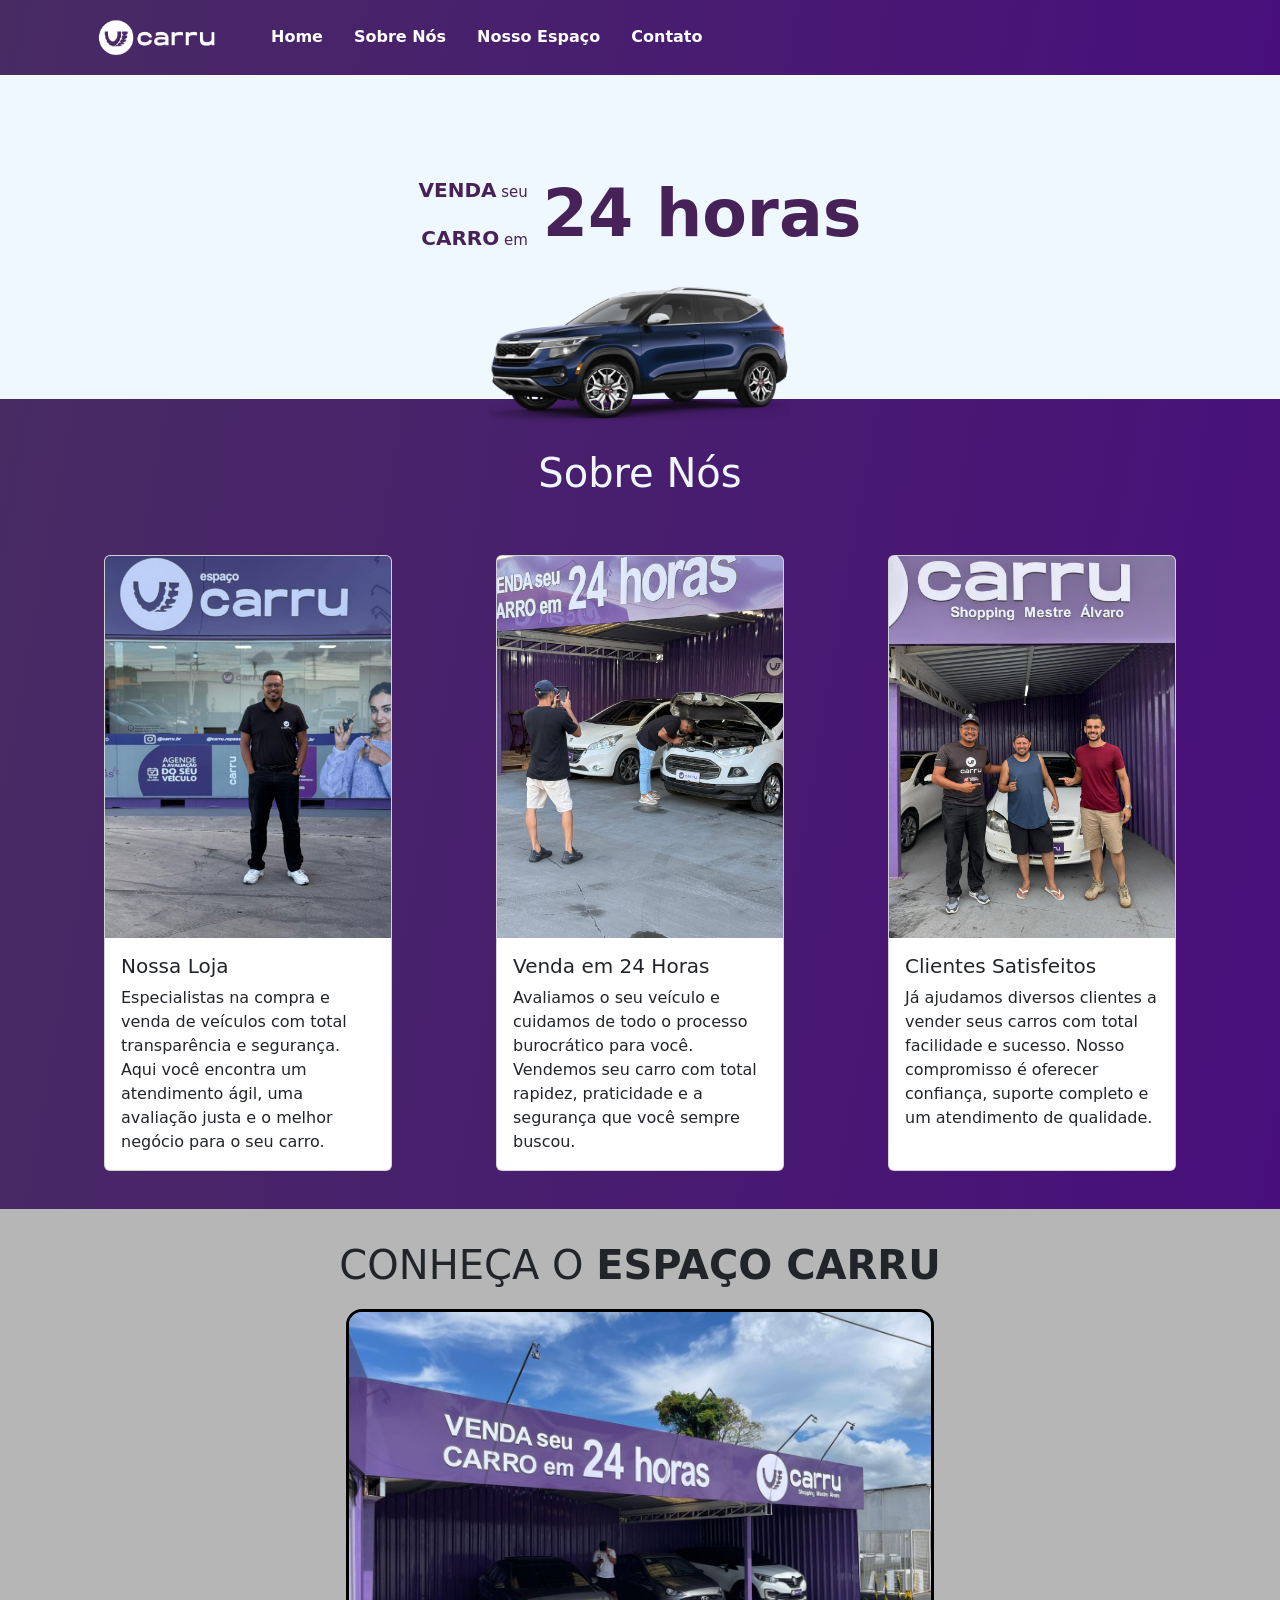
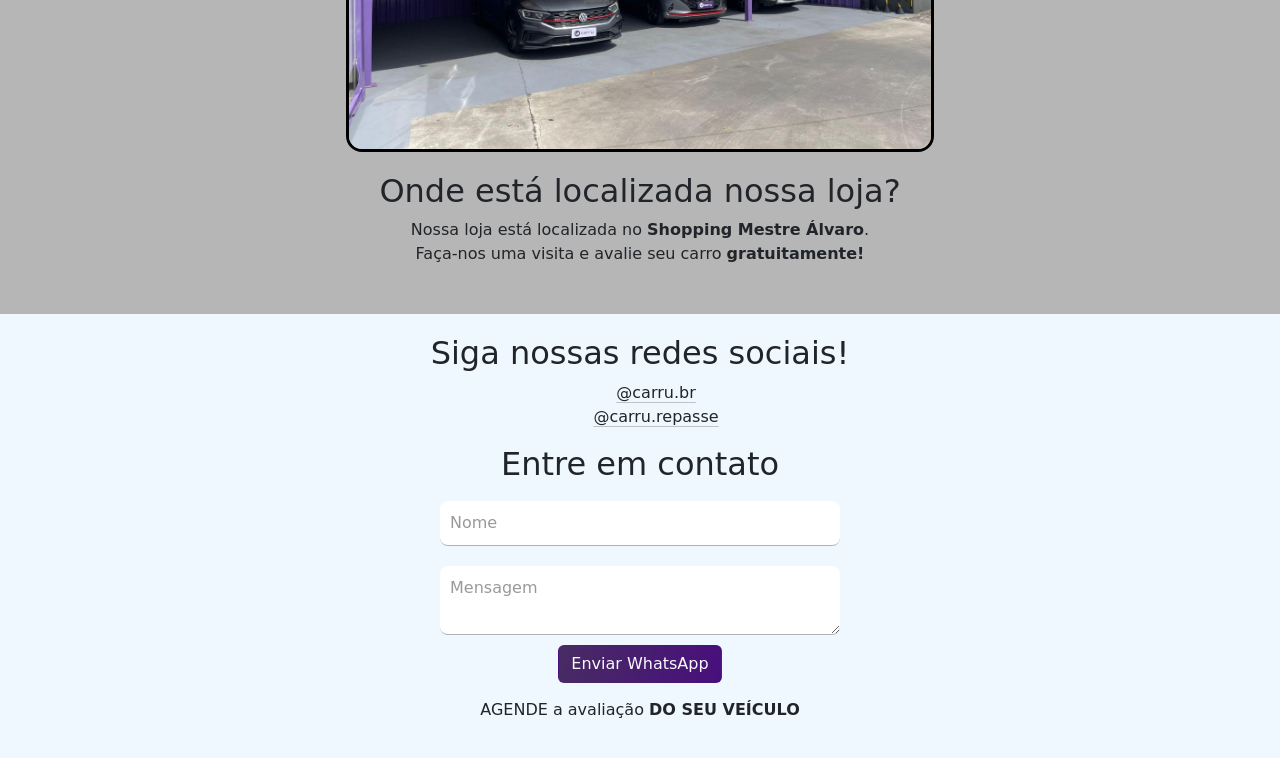
==== index.html @ 0321e1ad "reajustei" ====
<!DOCTYPE html>
<html lang="pt-br">

<head>
    <meta charset="UTF-8">
    <meta name="viewport" content="width=device-width, initial-scale=1.0">
    <link rel="stylesheet" href="style.css">
    <link href="https://cdn.jsdelivr.net/npm/bootstrap@5.3.8/dist/css/bootstrap.min.css" rel="stylesheet"
        integrity="sha384-sRIl4kxILFvY47J16cr9ZwB07vP4J8+LH7qKQnuqkuIAvNWLzeN8tE5YBujZqJLB" crossorigin="anonymous">
    <title>Carru</title>
</head>

<body>
    <nav class="navbar navbar-expand-lg navbar-dark bg-roxo ">
        <div class="container">
            <a class="navbar-brand" href="#"><img
                    src="img/WhatsApp_Image_2026-02-23_at_09.36.07-removebg-preview (1).png" style="width: 150px;"></a>
            <button class="navbar-toggler" type="button" data-bs-toggle="collapse" data-bs-target="#navbarNavAltMarkup"
                aria-controls="navbarNavAltMarkup" aria-expanded="false" aria-label="Toggle navigation">
                <span class="navbar-toggler-icon"></span>
            </button>
            <div class="collapse navbar-collapse" id="navbarNavAltMarkup">
                <div class="navbar-nav">
                    <a class="nav-link active text-white" aria-current="page" href="#home"><strong>Home</strong></a>
                    <a class="nav-link active text-white" href="#sobre_nos"><strong>Sobre Nós</strong></a>
                    <a class="nav-link active text-white" href="#nosso-espaço"><strong>Nosso Espaço</strong></a>
                    <a class="nav-link active text-white" href="#contato"><strong>Contato</strong></a>
                </div>
            </div>
        </div>
    </nav>

    <section id="home">
        <div class="topo">
            <h1 class="titulo-flex">
                <div class="texto-empilhado">
                    <span class="um"><strong>VENDA</strong> seu</span> <br>
                    <span class="dois"><strong>CARRO</strong> em</span>
                </div>
                <span class="nome-maior">24 horas</span>
            </h1>
            <section id="nosso-serviço">
                <div class="container-carro">
                    <img src="img/carro png.png" alt="" class="imagem-carro">
                </div>
        </div>
    </section>

    <section class="bg-roxo " id="sobre_nos">
        <h1>Sobre Nós</h1>
        <div class="d-flex justify-content-evenly">
            <div class="card" style="width: 18rem;">
                <img src="img/foto.jpeg" class="card-img-top" alt="...">
                <div class="card-body">
                    <h5 class="card-title">Nossa Loja</h5>
                    <p class="card-text">Especialistas na compra e venda de veículos com total transparência e segurança. Aqui você encontra um atendimento ágil, uma avaliação justa e o melhor negócio para o seu carro.</p>
                </div>
            </div>
            <div class="card" style="width: 18rem;">
                <img src="img/foto2.jpeg" class="card-img-top" alt="...">
                <div class="card-body">
                    <h5 class="card-title">Venda em 24 Horas</h5>
                    <p class="card-text">Avaliamos o seu veículo e cuidamos de todo o processo burocrático para você. Vendemos seu carro com total rapidez, praticidade e a segurança que você sempre buscou.</p>
                </div>
            </div>
            <div class="card espaco" style="width: 18rem;">
                <img src="img/foto3.jpeg" class="card-img-top" alt="...">
                <div class="card-body">
                    <h5 class="card-title">Clientes Satisfeitos</h5>
                    <p class="card-text">Já ajudamos diversos clientes a vender seus carros com total facilidade e sucesso. Nosso compromisso é oferecer confiança, suporte completo e um atendimento de qualidade.</p>
                </div>
            </div>
        </div>
    </section>

    <section id="nosso-espaço" class="bg-cinza">
        <div class="cinza">
            <h1 class="lugar text-center">CONHEÇA O <strong>ESPAÇO CARRU</strong></h1>
            <div class="loja">
                <img src="img/WhatsApp Image 2026-02-23 at 09.37.25.jpeg"
                    class="d-block mx-auto img-fluid w-50 border border-3 border-black rounded-4">
            </div>
            <h2 class="text-center">Onde está localizada nossa loja?</h2>
            <p class="lugar text-center">Nossa loja está localizada no <strong>Shopping Mestre Álvaro</strong>.
                <br>Faça-nos uma
                visita e avalie
                seu
                carro
                <strong>gratuitamente!</strong>
            </p>
        </div>
    </section>

    <section id="contato" class="bg-aliceblue">
        <footer>
            <h2 class="text-center">Siga nossas redes sociais!</h2>
            <ul class="text-center">
                <li><a class="link-dark link-offset-2 link-underline-opacity-25 link-underline-opacity-100-hover"
                        href="https://www.instagram.com/carru.br/" target="_blank">@carru.br</a></li>
                <li><a class="link-dark link-offset-2 link-underline-opacity-25 link-underline-opacity-100-hover"
                        href="https://www.instagram.com/carru.repasse/" target="_blank">@carru.repasse</a></li>
            </ul>
            <form class="formulário" onsubmit="enviarWhats(event)">
                <h2 class="text-center">Entre em contato</h2>
                <input class="input-box" type="text" id="nome" name="nome" placeholder="Nome" required>
                <textarea class="input-box" name="mensagem" id="mensagem" placeholder="Mensagem" required></textarea>
                <button class="btn bg-roxo text-light" type="submit">Enviar WhatsApp</button>

            </form>
            <p class="text-center">AGENDE a avaliação <strong>DO SEU VEÍCULO</strong></p>
        </footer>
    </section>


    <script>
        function enviarWhats(event) {
            event.preventDefault()

            const nome = document.getElementById('nome').value;
            const mensagem = document.getElementById('mensagem').value;
            const telefone = '5527999757756';

            const texto = `Olá! Me chamo ${nome}. ${mensagem}`;
            const msgFormatada = encodeURIComponent(texto);

            const url = `https://wa.me/${telefone}?text=${msgFormatada}`;

            window.open(url, '_blank');
        }
    </script>

    <script src="https://cdn.jsdelivr.net/npm/bootstrap@5.3.8/dist/js/bootstrap.bundle.min.js"
        integrity="sha384-FKyoEForCGlyvwx9Hj09JcYn3nv7wiPVlz7YYwJrWVcXK/BmnVDxM+D2scQbITxI"
        crossorigin="anonymous"></script>
</body>

</html>
---- style.css ----
.bg-roxo {
    background-image: linear-gradient(100deg, rgb(72, 43, 99), rgb(72, 15, 124));
}

.btn:hover{
    transform: translateY(-2px);
    transition: 1s;
    box-shadow: rgba(17, 12, 46, 0.15) 0px 48px 100px 0px;
}

.text-aliceblue {
    color: aliceblue;
}

.bg-aliceblue{
    background-color: aliceblue;
}

.navbar-toggler {
    border: none !important;
    box-shadow: none !important;
}

.text-white:hover{
    color: rgb(160, 160, 160) !important;
}

.nav-link{
    margin-left: 15px;
}

.container-carro {
    display: flex;
    justify-content: center;
    position: relative;
    z-index: 2;
    margin-bottom: -30px;
}

.imagem-carro {
    width: 300px;
    animation: flutuar 2.5s ease;
}

#sobre_nos{
    min-height: 90vh;
}


#sobre_nos h1{
    color: aliceblue;
    text-align: center;
    padding: 50px;
}

.topo {
    padding-top: 100px;
    color: #472258;
    background-color: aliceblue;
    min-height: 150px;
}

.titulo-flex {
    display: flex;
    align-items: center;
    justify-content: center;
    gap: 15px;
    color: #472258;
}

.texto-empilhado {
    display: flex;
    flex-direction: column;
    align-items: flex-end;
    line-height: 0.8;
}

.texto-empilhado strong {
    font-size: 20px;
    text-transform: uppercase;
}

.nome-maior {
    font-size: 65px;
    font-weight: 900;
}

.um {
    font-weight: 300;
    font-size: 15px;
}

.um strong {
    font-weight: 700;
}

.dois {
    font-weight: 300;
    font-size: 15px;
}

.dois strong {
    font-weight: 700;
}

@keyframes flutuar{
    0%{
        transform: translateX(1000px);
    }
    100%{
        transform: translateX(0px);
    }
}

@media (max-width: 900px){
    .d-flex{
        display: flex;
        align-items: center;
        justify-content: center;
        flex-direction: column;
        gap: 50px;
    }
    .espaco{
        margin-bottom: 50px;
    }
    .loja img {
        width: 90% !important;
    }
}

.bg-cinza{
    background-color: rgb(182, 182, 182);
}

.cinza{
    padding: 32px;
}

.loja{
    margin: 20px;
}

#contato ul li{
    list-style: none;
}

.formulário {
    margin: 15px;
    display: flex;
    justify-content: center;
    align-items: center;
    flex-direction: column;
}

.input-box{
    max-width: 400px;
    margin-top: 10px;
    padding: 10px;
    width: 100%;
    outline: none;
    border-radius: 8px;
    border: none;
    border-bottom: 1px solid rgba(0, 0, 0, 0.3);
    margin-bottom: 10px;
}

.input-box::placeholder{
    color: rgba(0, 0, 0, 0.4);
}

.input-box:focus{
    border: 1px solid #472258;
    box-shadow: rgba(44, 29, 129, 0.15) 0px 48px 100px 0px;
}

#contato{
    padding: 20px;
}
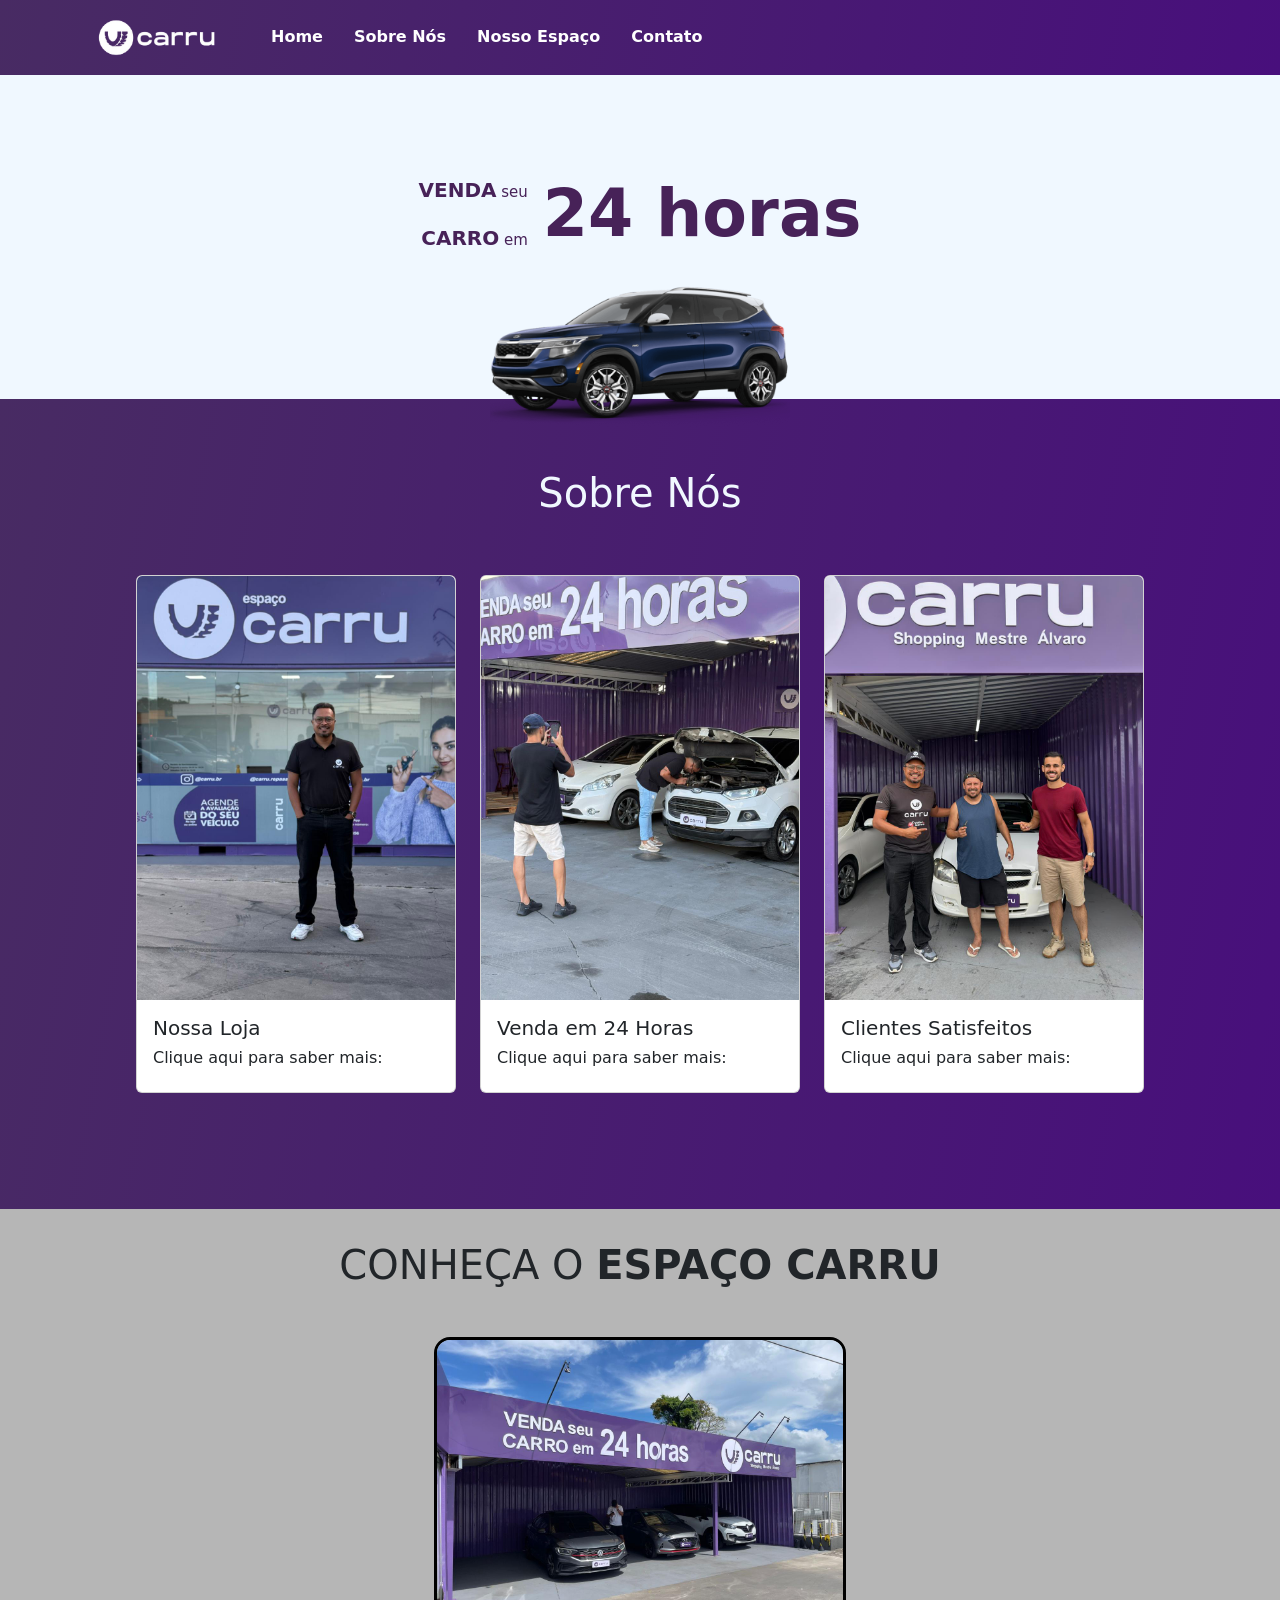
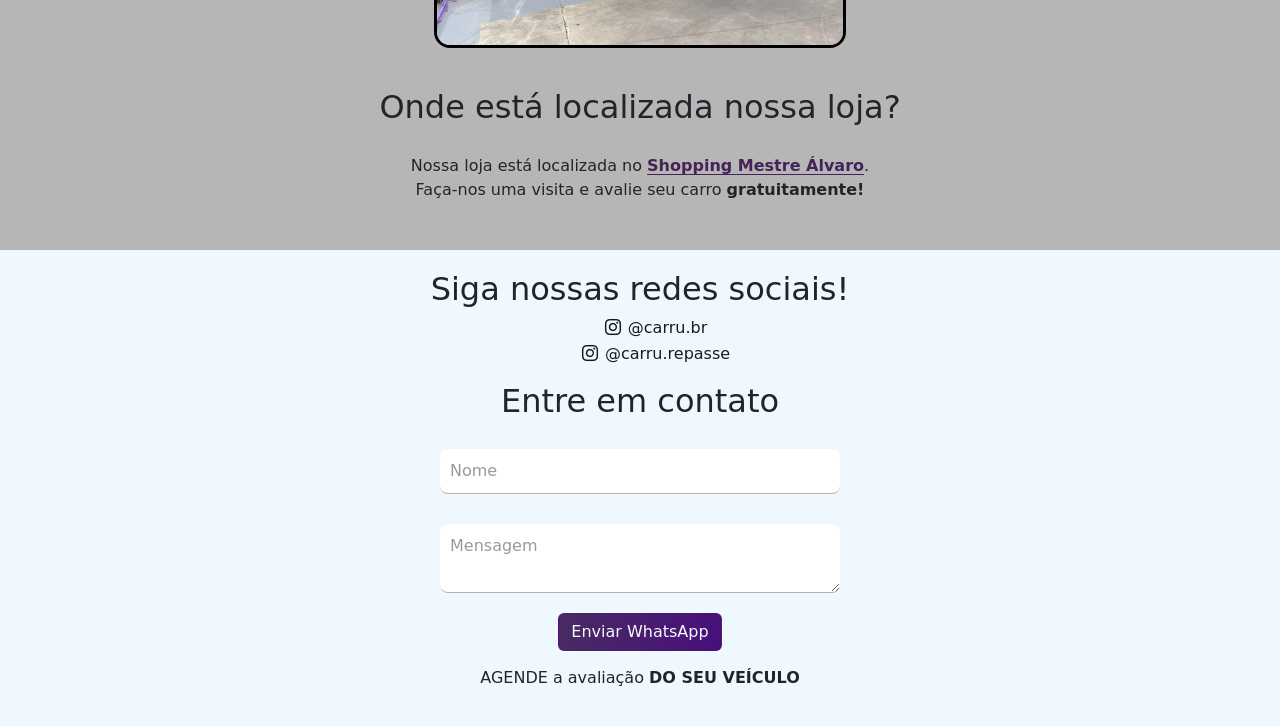
==== commit a76b476d: "melhores os cards e adicionei JS" ====
--- a/index.html
+++ b/index.html
@@ -5,6 +5,7 @@
     <meta charset="UTF-8">
     <meta name="viewport" content="width=device-width, initial-scale=1.0">
     <link rel="stylesheet" href="style.css">
+    <link rel="stylesheet" href="https://cdn.jsdelivr.net/npm/bootstrap-icons@1.11.3/font/bootstrap-icons.min.css">
     <link href="https://cdn.jsdelivr.net/npm/bootstrap@5.3.8/dist/css/bootstrap.min.css" rel="stylesheet"
         integrity="sha384-sRIl4kxILFvY47J16cr9ZwB07vP4J8+LH7qKQnuqkuIAvNWLzeN8tE5YBujZqJLB" crossorigin="anonymous">
     <title>Carru</title>
@@ -48,26 +49,29 @@
 
     <section class="bg-roxo " id="sobre_nos">
         <h1>Sobre Nós</h1>
-        <div class="d-flex justify-content-evenly">
-            <div class="card" style="width: 18rem;">
+        <div class="cards-grid">
+            <div class="card" onclick="crescer1()">
                 <img src="img/foto.jpeg" class="card-img-top" alt="...">
                 <div class="card-body">
                     <h5 class="card-title">Nossa Loja</h5>
-                    <p class="card-text">Especialistas na compra e venda de veículos com total transparência e segurança. Aqui você encontra um atendimento ágil, uma avaliação justa e o melhor negócio para o seu carro.</p>
+                    <h6>Clique aqui para saber mais:</h6>
+                    <p class="card-text" id="res1">Especialistas na compra e venda de veículos com total transparência e segurança. Aqui você encontra um atendimento ágil, uma avaliação justa e o melhor negócio para o seu carro.</p>
                 </div>
             </div>
-            <div class="card" style="width: 18rem;">
+            <div class="card" onclick="crescer2()">
                 <img src="img/foto2.jpeg" class="card-img-top" alt="...">
                 <div class="card-body">
                     <h5 class="card-title">Venda em 24 Horas</h5>
-                    <p class="card-text">Avaliamos o seu veículo e cuidamos de todo o processo burocrático para você. Vendemos seu carro com total rapidez, praticidade e a segurança que você sempre buscou.</p>
+                    <h6>Clique aqui para saber mais:</h6>
+                    <p class="card-text" id="res2">Avaliamos o seu veículo e cuidamos de todo o processo burocrático para você. Vendemos seu carro com total rapidez, praticidade e a segurança que você sempre buscou.</p>
                 </div>
             </div>
-            <div class="card espaco" style="width: 18rem;">
+            <div class="card espaco" onclick="crescer3()">
                 <img src="img/foto3.jpeg" class="card-img-top" alt="...">
                 <div class="card-body">
                     <h5 class="card-title">Clientes Satisfeitos</h5>
-                    <p class="card-text">Já ajudamos diversos clientes a vender seus carros com total facilidade e sucesso. Nosso compromisso é oferecer confiança, suporte completo e um atendimento de qualidade.</p>
+                    <h6>Clique aqui para saber mais:</h6>
+                    <p class="card-text" id="res3">Já ajudamos diversos clientes a vender seus carros com total facilidade e sucesso. Nosso compromisso é oferecer confiança, suporte completo e um atendimento de qualidade.</p>
                 </div>
             </div>
         </div>
@@ -78,10 +82,10 @@
             <h1 class="lugar text-center">CONHEÇA O <strong>ESPAÇO CARRU</strong></h1>
             <div class="loja">
                 <img src="img/WhatsApp Image 2026-02-23 at 09.37.25.jpeg"
-                    class="d-block mx-auto img-fluid w-50 border border-3 border-black rounded-4">
+                    class="d-block mx-auto img-fluid w-35 border border-3 border-black rounded-4">
             </div>
             <h2 class="text-center">Onde está localizada nossa loja?</h2>
-            <p class="lugar text-center">Nossa loja está localizada no <strong>Shopping Mestre Álvaro</strong>.
+            <p class="lugar text-center">Nossa loja está localizada no <a href="https://www.google.com/maps/search/?q=Shopping+Mestre+Álvaro+Serra+ES" target="_blank" class="maps-link"><strong>Shopping Mestre Álvaro</strong></a>.
                 <br>Faça-nos uma
                 visita e avalie
                 seu
@@ -95,10 +99,8 @@
         <footer>
             <h2 class="text-center">Siga nossas redes sociais!</h2>
             <ul class="text-center">
-                <li><a class="link-dark link-offset-2 link-underline-opacity-25 link-underline-opacity-100-hover"
-                        href="https://www.instagram.com/carru.br/" target="_blank">@carru.br</a></li>
-                <li><a class="link-dark link-offset-2 link-underline-opacity-25 link-underline-opacity-100-hover"
-                        href="https://www.instagram.com/carru.repasse/" target="_blank">@carru.repasse</a></li>
+                <li><a class="social-link" href="https://www.instagram.com/carru.br/" target="_blank"><i class="bi bi-instagram"></i>@carru.br</a></li>
+                <li><a class="social-link" href="https://www.instagram.com/carru.repasse/" target="_blank"><i class="bi bi-instagram"></i>@carru.repasse</a></li>
             </ul>
             <form class="formulário" onsubmit="enviarWhats(event)">
                 <h2 class="text-center">Entre em contato</h2>
@@ -128,7 +130,7 @@
             window.open(url, '_blank');
         }
     </script>
-
+    <script src="script.js"></script>
     <script src="https://cdn.jsdelivr.net/npm/bootstrap@5.3.8/dist/js/bootstrap.bundle.min.js"
         integrity="sha384-FKyoEForCGlyvwx9Hj09JcYn3nv7wiPVlz7YYwJrWVcXK/BmnVDxM+D2scQbITxI"
         crossorigin="anonymous"></script>
--- a/style.css
+++ b/style.css
@@ -1,3 +1,7 @@
+
+html{
+    scroll-behavior: smooth;
+}
 .bg-roxo {
     background-image: linear-gradient(100deg, rgb(72, 43, 99), rgb(72, 15, 124));
 }
@@ -44,6 +48,7 @@
 
 #sobre_nos{
     min-height: 90vh;
+    padding: 20px 20px 60px;
 }
 
 
@@ -120,11 +125,14 @@
         flex-direction: column;
         gap: 50px;
     }
+    #sobre_nos .d-flex {
+        align-items: center;
+    }
     .espaco{
         margin-bottom: 50px;
     }
     .loja img {
-        width: 90% !important;
+        max-width: 90% !important;
     }
 }
 
@@ -133,23 +141,57 @@
 }
 
 .cinza{
+    display: grid;
+    gap: 20px;
     padding: 32px;
+}
+
+.maps-link {
+    color: #472258;
+    font-weight: bold;
+    text-decoration: underline;
+    text-underline-offset: 3px;
+}
+
+.maps-link:hover {
+    color: #7c3aad;
 }
 
 .loja{
     margin: 20px;
 }
 
+.loja img {
+    max-width: 35%;
+}
+
 #contato ul li{
     list-style: none;
+    margin-bottom: 2px;
+}
+
+.social-link {
+    color: #1a1a1a;
+    text-decoration: none;
+    display: inline-flex;
+    align-items: center;
+    gap: 7px;
+    font-size: 1rem;
+    transition: transform 0.2s ease, text-decoration-color 0.2s ease;
+}
+
+.social-link:hover {
+    color: #1a1a1a;
+    text-decoration: underline;
+    text-underline-offset: 4px;
+    transform: scale(1.1);
 }
 
 .formulário {
     margin: 15px;
-    display: flex;
-    justify-content: center;
-    align-items: center;
-    flex-direction: column;
+    display: grid;
+    justify-items: center;
+    gap: 10px;
 }
 
 .input-box{
@@ -176,3 +218,48 @@
 #contato{
     padding: 20px;
 }
+
+.card {
+    cursor: pointer;
+    overflow: hidden;
+    transition: transform 0.3s ease, box-shadow 0.3s ease;
+}
+
+.card:hover {
+    transform: scale(1.04);
+    box-shadow: 0 12px 40px rgba(72, 34, 88, 0.28);
+}
+
+.cards-grid {
+    display: grid;
+    grid-template-columns: repeat(auto-fit, minmax(260px, 320px));
+    justify-content: center;
+    align-items: start;
+    gap: 24px;
+    padding: 0 20px;
+}
+
+.card img {
+    transition: transform 0.5s ease-in-out;
+}
+
+.card:hover img {
+    transform: scale(1.01);
+}
+
+.card-text {
+    overflow: hidden;
+    max-height: 0;
+    opacity: 0;
+    transition: max-height 0.4s ease, opacity 0.4s ease;
+    margin-bottom: 0;
+}
+
+.card-text.aberto {
+    max-height: 300px;
+    opacity: 1;
+}
+
+#sobre_nos .d-flex {
+    align-items: flex-start;
+}
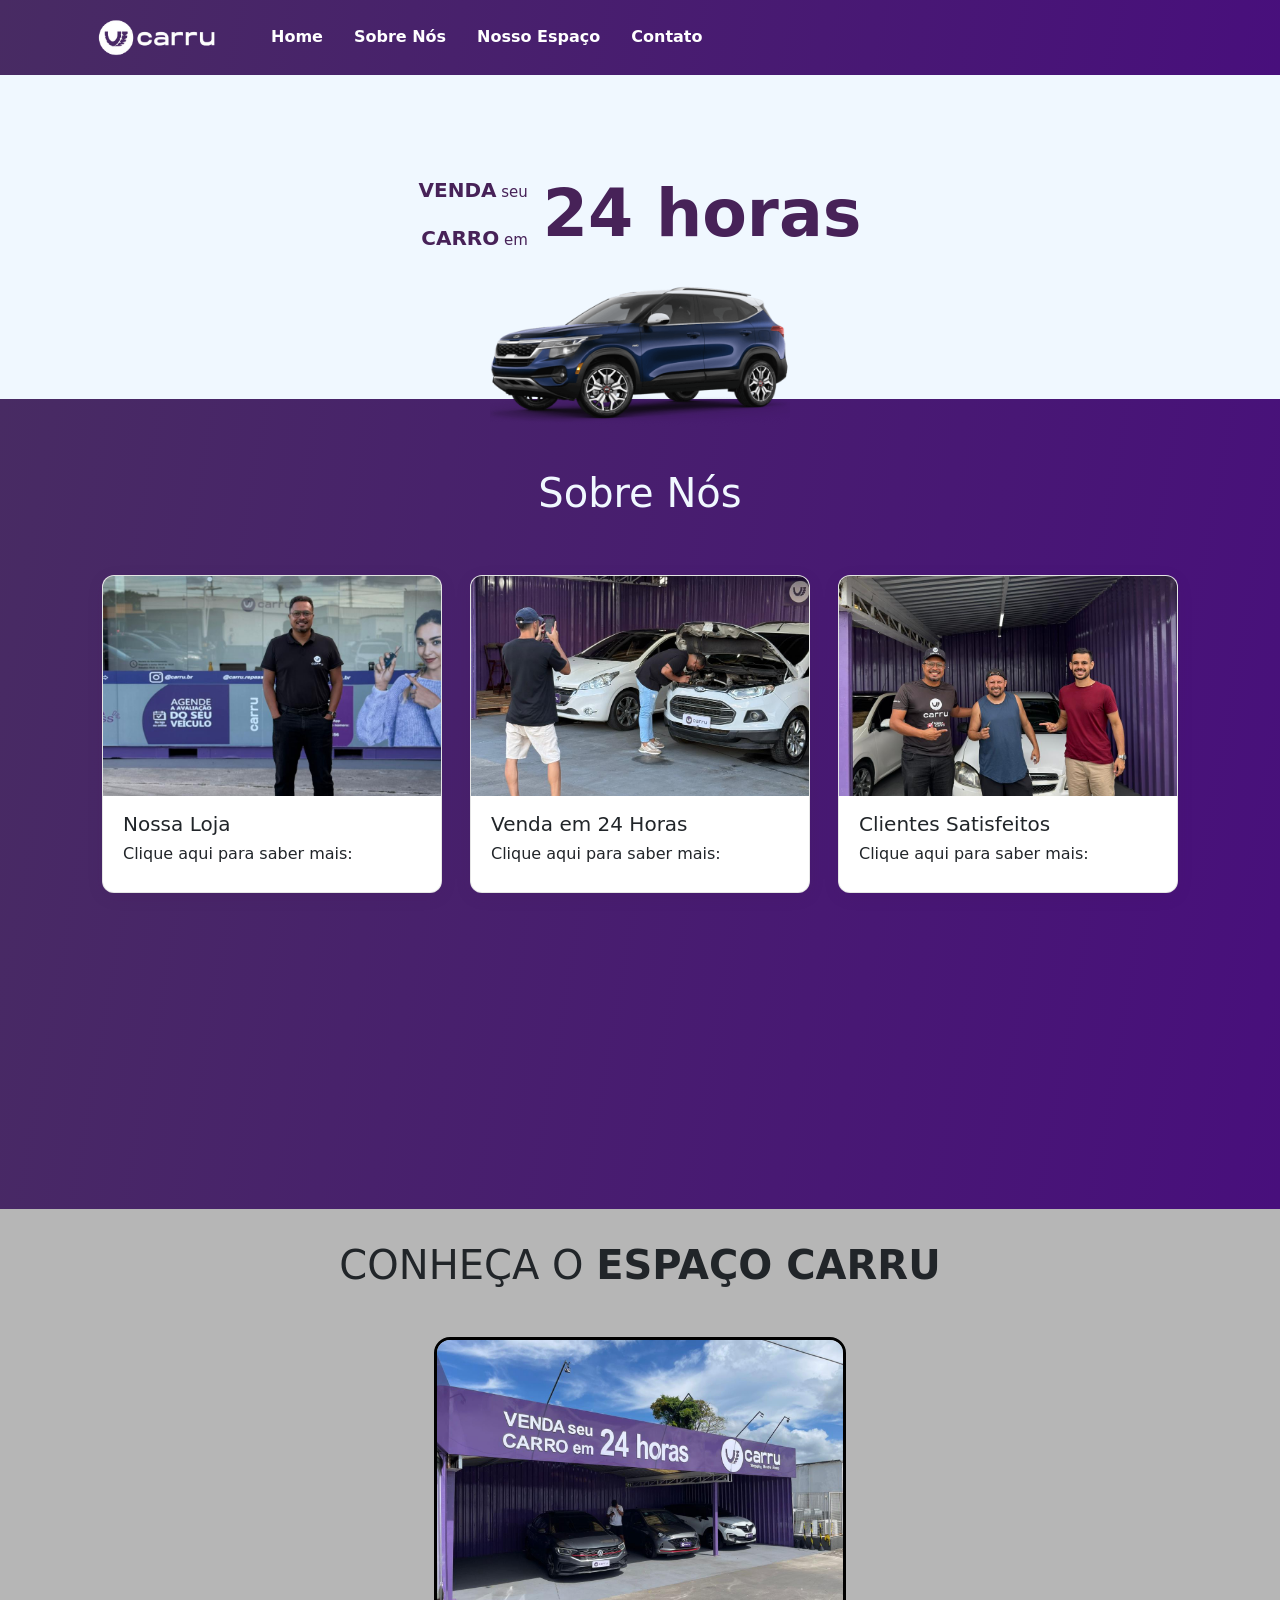
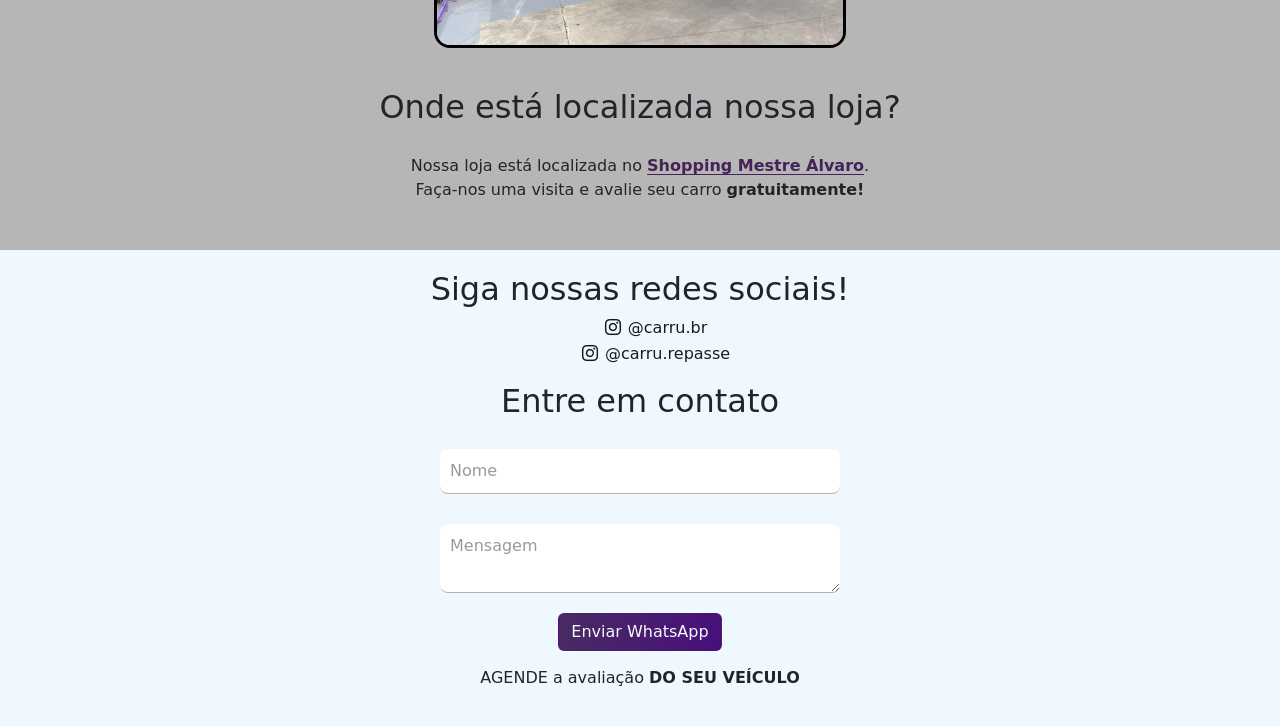
==== commit fe91beec: "Corrigi a responsividade" ====
--- a/index.html
+++ b/index.html
@@ -4,10 +4,9 @@
 <head>
     <meta charset="UTF-8">
     <meta name="viewport" content="width=device-width, initial-scale=1.0">
+    <link rel="stylesheet" href="https://cdn.jsdelivr.net/npm/bootstrap-icons@1.11.3/font/bootstrap-icons.min.css">
+    <link href="https://cdn.jsdelivr.net/npm/bootstrap@5.3.3/dist/css/bootstrap.min.css" rel="stylesheet">
     <link rel="stylesheet" href="style.css">
-    <link rel="stylesheet" href="https://cdn.jsdelivr.net/npm/bootstrap-icons@1.11.3/font/bootstrap-icons.min.css">
-    <link href="https://cdn.jsdelivr.net/npm/bootstrap@5.3.8/dist/css/bootstrap.min.css" rel="stylesheet"
-        integrity="sha384-sRIl4kxILFvY47J16cr9ZwB07vP4J8+LH7qKQnuqkuIAvNWLzeN8tE5YBujZqJLB" crossorigin="anonymous">
     <title>Carru</title>
 </head>
 
@@ -40,10 +39,9 @@
                 </div>
                 <span class="nome-maior">24 horas</span>
             </h1>
-            <section id="nosso-serviço">
-                <div class="container-carro">
-                    <img src="img/carro png.png" alt="" class="imagem-carro">
-                </div>
+            <div class="container-carro">
+                <img src="img/carro png.png" alt="" class="imagem-carro">
+            </div>
         </div>
     </section>
 
@@ -131,9 +129,7 @@
         }
     </script>
     <script src="script.js"></script>
-    <script src="https://cdn.jsdelivr.net/npm/bootstrap@5.3.8/dist/js/bootstrap.bundle.min.js"
-        integrity="sha384-FKyoEForCGlyvwx9Hj09JcYn3nv7wiPVlz7YYwJrWVcXK/BmnVDxM+D2scQbITxI"
-        crossorigin="anonymous"></script>
+    <script src="https://cdn.jsdelivr.net/npm/bootstrap@5.3.3/dist/js/bootstrap.bundle.min.js"></script>
 </body>
 
 </html>
--- a/style.css
+++ b/style.css
@@ -219,24 +219,39 @@
     padding: 20px;
 }
 
+.cards-grid {
+    display: grid;
+    grid-template-columns: repeat(auto-fit, minmax(280px, 340px));
+    justify-content: center;
+    align-items: start;
+    gap: 28px;
+    padding: 0 20px;
+}
+
 .card {
     cursor: pointer;
     overflow: hidden;
+    border-radius: 0.75rem;
+    background-color: #fff;
+    border: 1px solid rgba(0, 0, 0, 0.1);
+    box-shadow: 0 4px 16px rgba(72, 34, 88, 0.1);
     transition: transform 0.3s ease, box-shadow 0.3s ease;
 }
 
 .card:hover {
-    transform: scale(1.04);
+    transform: translateY(-4px);
     box-shadow: 0 12px 40px rgba(72, 34, 88, 0.28);
 }
 
-.cards-grid {
-    display: grid;
-    grid-template-columns: repeat(auto-fit, minmax(260px, 320px));
-    justify-content: center;
-    align-items: start;
-    gap: 24px;
-    padding: 0 20px;
+.card-img-top {
+    width: 100%;
+    height: 220px;
+    object-fit: cover;
+    display: block;
+}
+
+.card-body {
+    padding: 1rem 1.25rem 1.25rem;
 }
 
 .card img {
@@ -244,22 +259,30 @@
 }
 
 .card:hover img {
-    transform: scale(1.01);
+    transform: scale(1.03);
 }
 
 .card-text {
     overflow: hidden;
-    max-height: 0;
-    opacity: 0;
+    max-height: 0 !important;
+    opacity: 0 !important;
     transition: max-height 0.4s ease, opacity 0.4s ease;
     margin-bottom: 0;
 }
 
 .card-text.aberto {
-    max-height: 300px;
-    opacity: 1;
-}
-
-#sobre_nos .d-flex {
-    align-items: flex-start;
+    max-height: 300px !important;
+    opacity: 1 !important;
+}
+
+@media (max-width: 600px) {
+    .cards-grid {
+        grid-template-columns: 1fr;
+        padding: 0 16px;
+        gap: 20px;
+    }
+
+    .card-img-top {
+        height: 200px;
+    }
 }
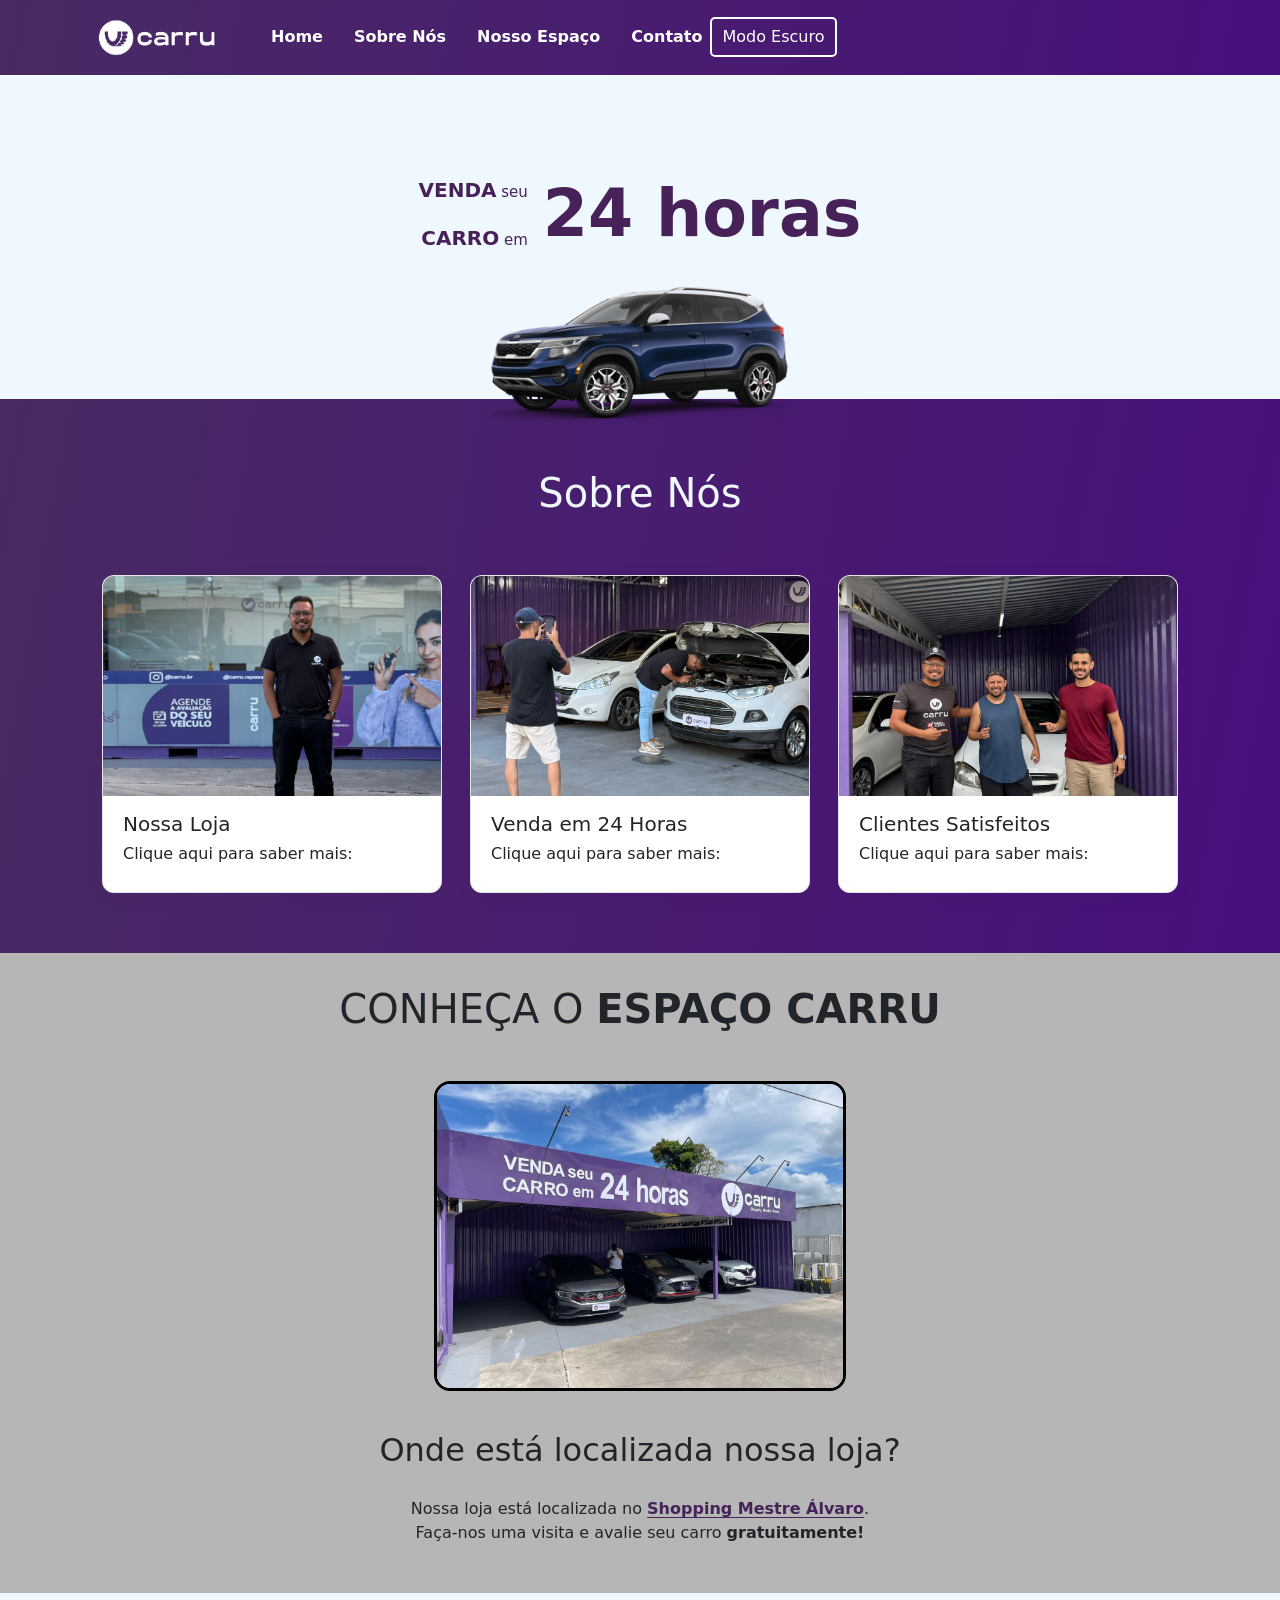
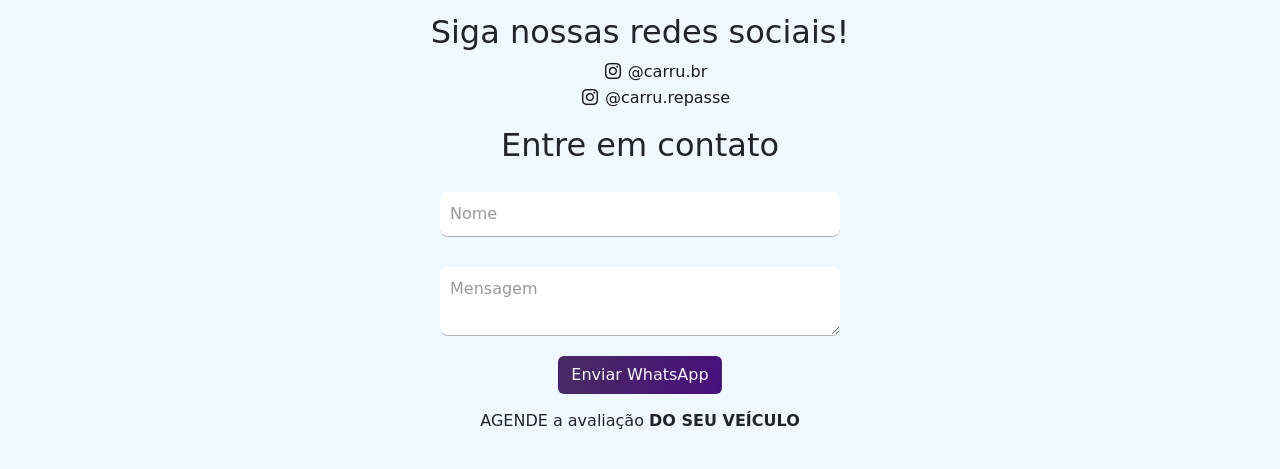
==== commit 26d43cc8: "modo escuro adicionado" ====
--- a/index.html
+++ b/index.html
@@ -25,12 +25,13 @@
                     <a class="nav-link active text-white" href="#sobre_nos"><strong>Sobre Nós</strong></a>
                     <a class="nav-link active text-white" href="#nosso-espaço"><strong>Nosso Espaço</strong></a>
                     <a class="nav-link active text-white" href="#contato"><strong>Contato</strong></a>
+                    <button id="modoEscuro" onclick="modoEscuro()">Modo Escuro</button>
                 </div>
             </div>
         </div>
     </nav>
 
-    <section id="home">
+    <section id="home" class="bg-aliceblue">
         <div class="topo">
             <h1 class="titulo-flex">
                 <div class="texto-empilhado">
--- a/style.css
+++ b/style.css
@@ -47,7 +47,6 @@
 }
 
 #sobre_nos{
-    min-height: 90vh;
     padding: 20px 20px 60px;
 }
 
@@ -61,7 +60,6 @@
 .topo {
     padding-top: 100px;
     color: #472258;
-    background-color: aliceblue;
     min-height: 150px;
 }
 
@@ -212,7 +210,7 @@
 
 .input-box:focus{
     border: 1px solid #472258;
-    box-shadow: rgba(44, 29, 129, 0.15) 0px 48px 100px 0px;
+    box-shadow: rgba(44, 29, 129, 0.15) 0px 0px 10px;
 }
 
 #contato{
@@ -254,14 +252,6 @@
     padding: 1rem 1.25rem 1.25rem;
 }
 
-.card img {
-    transition: transform 0.5s ease-in-out;
-}
-
-.card:hover img {
-    transform: scale(1.03);
-}
-
 .card-text {
     overflow: hidden;
     max-height: 0 !important;
@@ -285,4 +275,19 @@
     .card-img-top {
         height: 200px;
     }
+}
+
+#modoEscuro {
+    background-color: transparent;
+    border: 2px solid #fff;
+    color: #fff;
+    padding: 5px 10px;
+    border-radius: 5px;
+    transition: background-color 0.3s ease, color 0.3s ease, border-color 0.3s ease;
+}
+
+#modoEscuro:hover {
+    background-color: #fff;
+    color: #472258;
+    border-color: #472258;
 }
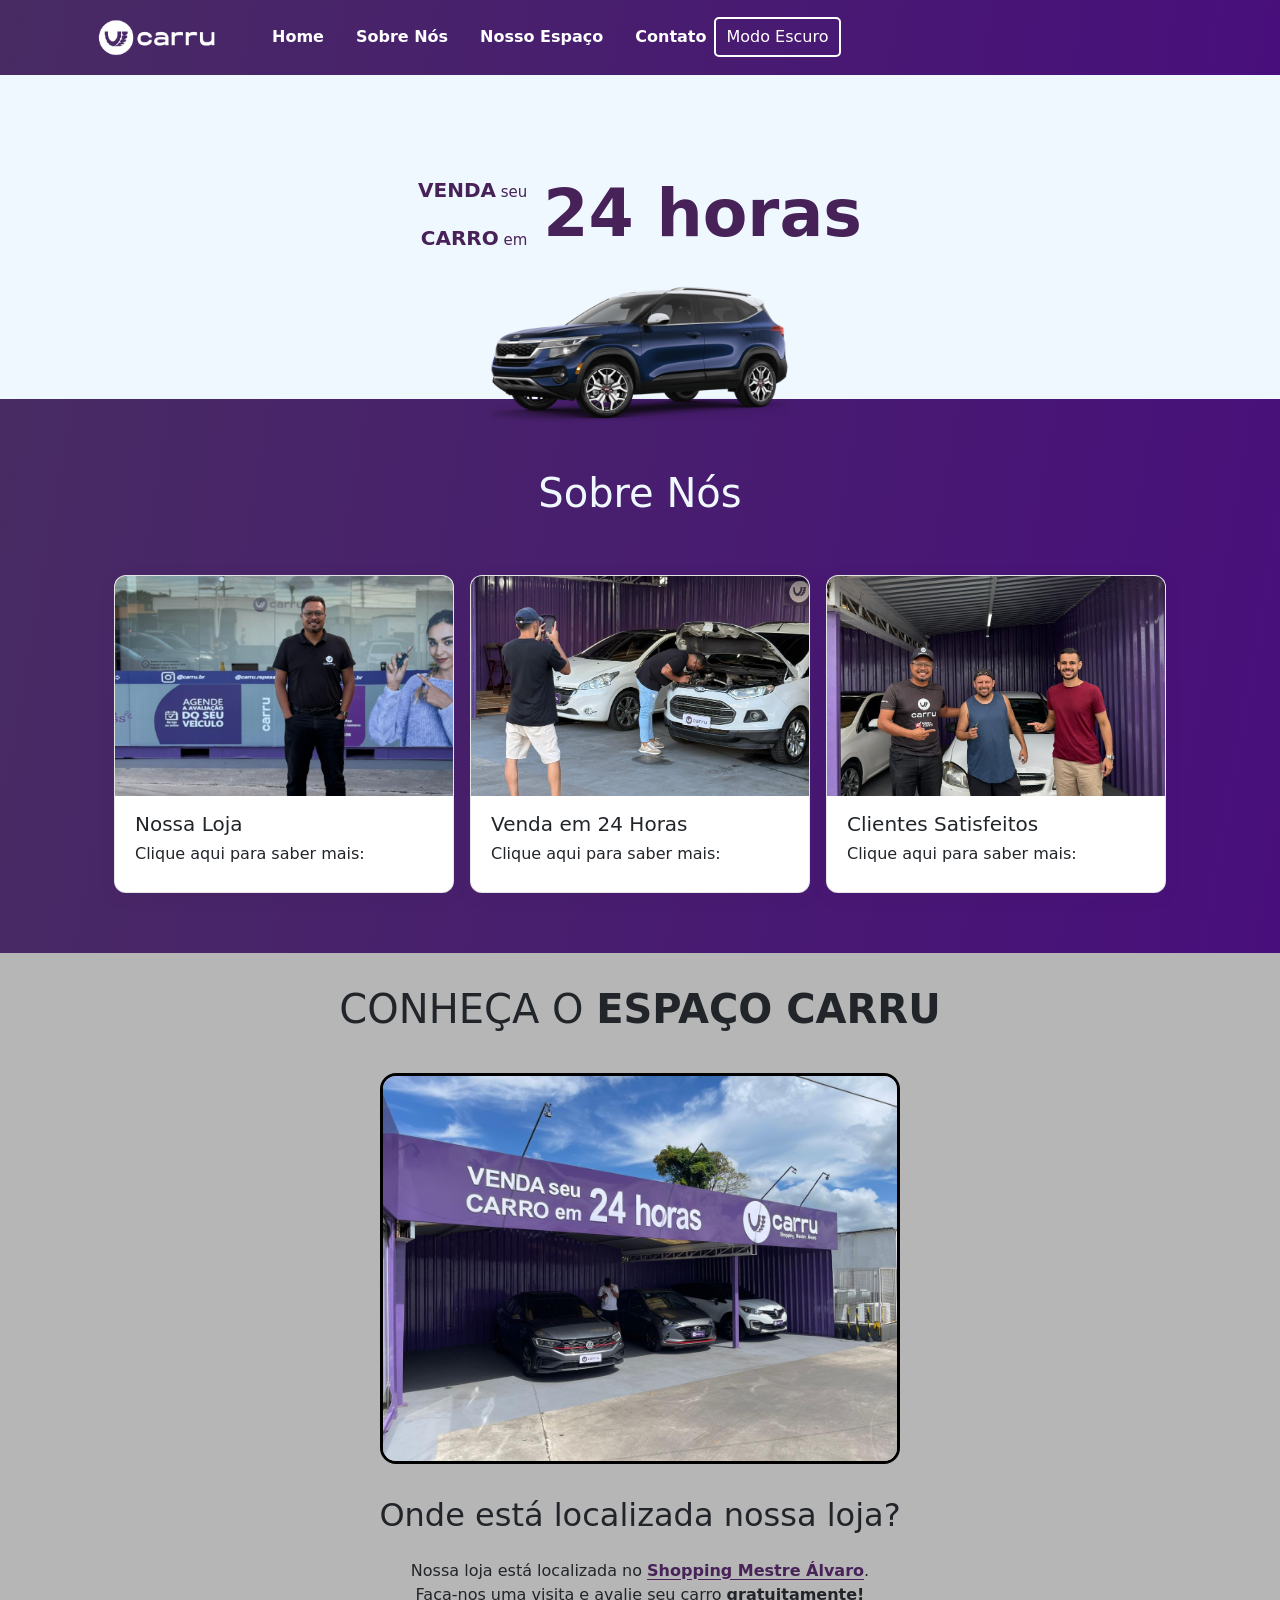
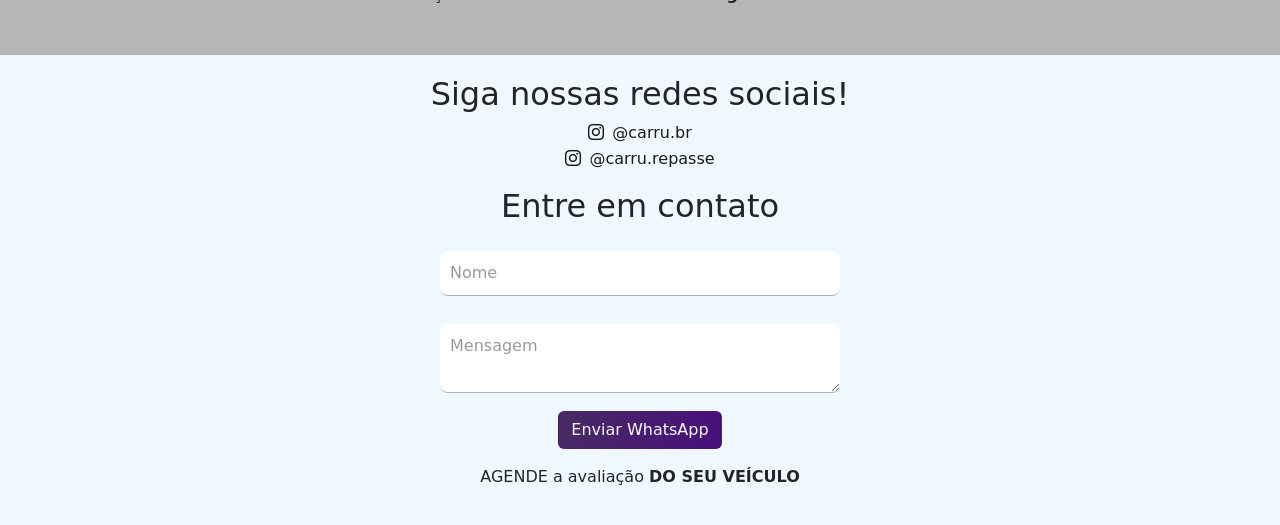
==== commit d99088fb: "ajustei tudo final" ====
--- a/index.html
+++ b/index.html
@@ -21,10 +21,10 @@
             </button>
             <div class="collapse navbar-collapse" id="navbarNavAltMarkup">
                 <div class="navbar-nav">
-                    <a class="nav-link active text-white" aria-current="page" href="#home"><strong>Home</strong></a>
-                    <a class="nav-link active text-white" href="#sobre_nos"><strong>Sobre Nós</strong></a>
-                    <a class="nav-link active text-white" href="#nosso-espaço"><strong>Nosso Espaço</strong></a>
-                    <a class="nav-link active text-white" href="#contato"><strong>Contato</strong></a>
+                    <a class="nav-link active text-white ms-3" aria-current="page" href="#home"><strong>Home</strong></a>
+                    <a class="nav-link active text-white ms-3" href="#sobre_nos"><strong>Sobre Nós</strong></a>
+                    <a class="nav-link active text-white ms-3" href="#nosso-espaço"><strong>Nosso Espaço</strong></a>
+                    <a class="nav-link active text-white ms-3" href="#contato"><strong>Contato</strong></a>
                     <button id="modoEscuro" onclick="modoEscuro()">Modo Escuro</button>
                 </div>
             </div>
@@ -33,22 +33,22 @@
 
     <section id="home" class="bg-aliceblue">
         <div class="topo">
-            <h1 class="titulo-flex">
-                <div class="texto-empilhado">
+            <h1 class="titulo-flex d-flex align-items-center justify-content-center gap-3">
+                <div class="texto-empilhado d-flex flex-column align-items-end">
                     <span class="um"><strong>VENDA</strong> seu</span> <br>
                     <span class="dois"><strong>CARRO</strong> em</span>
                 </div>
                 <span class="nome-maior">24 horas</span>
             </h1>
-            <div class="container-carro">
+            <div class="container-carro d-flex justify-content-center">
                 <img src="img/carro png.png" alt="" class="imagem-carro">
             </div>
         </div>
     </section>
 
     <section class="bg-roxo " id="sobre_nos">
-        <h1>Sobre Nós</h1>
-        <div class="cards-grid">
+        <h1 class="text-center">Sobre Nós</h1>
+        <div class="d-flex flex-wrap justify-content-center align-items-start gap-3 px-3">
             <div class="card" onclick="crescer1()">
                 <img src="img/foto.jpeg" class="card-img-top" alt="...">
                 <div class="card-body">
@@ -65,7 +65,7 @@
                     <p class="card-text" id="res2">Avaliamos o seu veículo e cuidamos de todo o processo burocrático para você. Vendemos seu carro com total rapidez, praticidade e a segurança que você sempre buscou.</p>
                 </div>
             </div>
-            <div class="card espaco" onclick="crescer3()">
+            <div class="card" onclick="crescer3()">
                 <img src="img/foto3.jpeg" class="card-img-top" alt="...">
                 <div class="card-body">
                     <h5 class="card-title">Clientes Satisfeitos</h5>
@@ -77,9 +77,9 @@
     </section>
 
     <section id="nosso-espaço" class="bg-cinza">
-        <div class="cinza">
+        <div class="cinza d-flex flex-column gap-3">
             <h1 class="lugar text-center">CONHEÇA O <strong>ESPAÇO CARRU</strong></h1>
-            <div class="loja">
+            <div class="loja my-3">
                 <img src="img/WhatsApp Image 2026-02-23 at 09.37.25.jpeg"
                     class="d-block mx-auto img-fluid w-35 border border-3 border-black rounded-4">
             </div>
@@ -97,38 +97,20 @@
     <section id="contato" class="bg-aliceblue">
         <footer>
             <h2 class="text-center">Siga nossas redes sociais!</h2>
-            <ul class="text-center">
-                <li><a class="social-link" href="https://www.instagram.com/carru.br/" target="_blank"><i class="bi bi-instagram"></i>@carru.br</a></li>
-                <li><a class="social-link" href="https://www.instagram.com/carru.repasse/" target="_blank"><i class="bi bi-instagram"></i>@carru.repasse</a></li>
+            <ul class="list-unstyled text-center">
+                <li><a class="social-link d-inline-flex align-items-center gap-2" href="https://www.instagram.com/carru.br/" target="_blank"><i class="bi bi-instagram"></i>@carru.br</a></li>
+                <li><a class="social-link d-inline-flex align-items-center gap-2" href="https://www.instagram.com/carru.repasse/" target="_blank"><i class="bi bi-instagram"></i>@carru.repasse</a></li>
             </ul>
-            <form class="formulário" onsubmit="enviarWhats(event)">
+            <form class="d-flex flex-column align-items-center gap-2 m-3" id="formulario-contato" onsubmit="enviarWhats(event)">
                 <h2 class="text-center">Entre em contato</h2>
                 <input class="input-box" type="text" id="nome" name="nome" placeholder="Nome" required>
                 <textarea class="input-box" name="mensagem" id="mensagem" placeholder="Mensagem" required></textarea>
                 <button class="btn bg-roxo text-light" type="submit">Enviar WhatsApp</button>
-
             </form>
+            <div id="mensagem-enviada" class="text-center" style="display:none;">MENSAGEM ENVIADA!</div>
             <p class="text-center">AGENDE a avaliação <strong>DO SEU VEÍCULO</strong></p>
         </footer>
     </section>
-
-
-    <script>
-        function enviarWhats(event) {
-            event.preventDefault()
-
-            const nome = document.getElementById('nome').value;
-            const mensagem = document.getElementById('mensagem').value;
-            const telefone = '5527999757756';
-
-            const texto = `Olá! Me chamo ${nome}. ${mensagem}`;
-            const msgFormatada = encodeURIComponent(texto);
-
-            const url = `https://wa.me/${telefone}?text=${msgFormatada}`;
-
-            window.open(url, '_blank');
-        }
-    </script>
     <script src="script.js"></script>
     <script src="https://cdn.jsdelivr.net/npm/bootstrap@5.3.3/dist/js/bootstrap.bundle.min.js"></script>
 </body>
--- a/style.css
+++ b/style.css
@@ -1,4 +1,3 @@
-
 html{
     scroll-behavior: smooth;
 }
@@ -29,13 +28,8 @@
     color: rgb(160, 160, 160) !important;
 }
 
-.nav-link{
-    margin-left: 15px;
-}
 
 .container-carro {
-    display: flex;
-    justify-content: center;
     position: relative;
     z-index: 2;
     margin-bottom: -30px;
@@ -53,7 +47,6 @@
 
 #sobre_nos h1{
     color: aliceblue;
-    text-align: center;
     padding: 50px;
 }
 
@@ -64,17 +57,10 @@
 }
 
 .titulo-flex {
-    display: flex;
-    align-items: center;
-    justify-content: center;
-    gap: 15px;
     color: #472258;
 }
 
 .texto-empilhado {
-    display: flex;
-    flex-direction: column;
-    align-items: flex-end;
     line-height: 0.8;
 }
 
@@ -115,32 +101,12 @@
     }
 }
 
-@media (max-width: 900px){
-    .d-flex{
-        display: flex;
-        align-items: center;
-        justify-content: center;
-        flex-direction: column;
-        gap: 50px;
-    }
-    #sobre_nos .d-flex {
-        align-items: center;
-    }
-    .espaco{
-        margin-bottom: 50px;
-    }
-    .loja img {
-        max-width: 90% !important;
-    }
-}
 
 .bg-cinza{
     background-color: rgb(182, 182, 182);
 }
 
 .cinza{
-    display: grid;
-    gap: 20px;
     padding: 32px;
 }
 
@@ -155,25 +121,18 @@
     color: #7c3aad;
 }
 
-.loja{
-    margin: 20px;
-}
 
 .loja img {
-    max-width: 35%;
-}
-
-#contato ul li{
-    list-style: none;
+    width: clamp(300px, 50%, 520px);
+}
+
+#contato li {
     margin-bottom: 2px;
 }
 
 .social-link {
     color: #1a1a1a;
     text-decoration: none;
-    display: inline-flex;
-    align-items: center;
-    gap: 7px;
     font-size: 1rem;
     transition: transform 0.2s ease, text-decoration-color 0.2s ease;
 }
@@ -185,12 +144,6 @@
     transform: scale(1.1);
 }
 
-.formulário {
-    margin: 15px;
-    display: grid;
-    justify-items: center;
-    gap: 10px;
-}
 
 .input-box{
     max-width: 400px;
@@ -217,14 +170,6 @@
     padding: 20px;
 }
 
-.cards-grid {
-    display: grid;
-    grid-template-columns: repeat(auto-fit, minmax(280px, 340px));
-    justify-content: center;
-    align-items: start;
-    gap: 28px;
-    padding: 0 20px;
-}
 
 .card {
     cursor: pointer;
@@ -234,6 +179,8 @@
     border: 1px solid rgba(0, 0, 0, 0.1);
     box-shadow: 0 4px 16px rgba(72, 34, 88, 0.1);
     transition: transform 0.3s ease, box-shadow 0.3s ease;
+    width: 340px;
+    max-width: 100%;
 }
 
 .card:hover {
@@ -265,16 +212,20 @@
     opacity: 1 !important;
 }
 
-@media (max-width: 600px) {
-    .cards-grid {
-        grid-template-columns: 1fr;
-        padding: 0 16px;
-        gap: 20px;
-    }
-
-    .card-img-top {
-        height: 200px;
-    }
+
+#mensagem-enviada {
+    display: none;
+    justify-content: center;
+    align-items: center;
+    background-color: #472258;
+    color: #f0e6f6;
+    font-size: 1.4rem;
+    font-weight: bold;
+    padding: 24px 32px;
+    border-radius: 10px;
+    width: fit-content;
+    margin: 0 auto 20px;
+    box-shadow: 0px 0px 10px rgba(114, 56, 141, 0.5);
 }
 
 #modoEscuro {
@@ -287,7 +238,89 @@
 }
 
 #modoEscuro:hover {
-    background-color: #fff;
-    color: #472258;
-    border-color: #472258;
+    background-color: rgba(255, 255, 255, 0.2);
+    color: #fff;
+    border-color: #fff;
+}
+
+body.dark {
+    background-color: #13111a;
+}
+
+body.dark .bg-aliceblue {
+    background-color: #1e1b2e !important;
+    color: #e8e0f0;
+}
+
+body.dark .topo,
+body.dark .titulo-flex {
+    color: #e8e0f0;
+}
+
+body.dark .bg-cinza {
+    background-color: #252236 !important;
+}
+
+body.dark .cinza h1,
+body.dark .cinza h2,
+body.dark .cinza p {
+    color: #e8e0f0;
+}
+
+body.dark .maps-link {
+    color: #c4a8e8;
+}
+
+body.dark .maps-link:hover {
+    color: #ddc4f8;
+}
+
+body.dark .card {
+    background-color: #2d2640 !important;
+    border-color: rgba(255, 255, 255, 0.08) !important;
+    box-shadow: 0 4px 16px rgba(0, 0, 0, 0.4);
+}
+
+body.dark .card:hover {
+    box-shadow: 0 12px 40px rgba(0, 0, 0, 0.6);
+}
+
+body.dark .card h5,
+body.dark .card h6,
+body.dark .card p {
+    color: #e8e0f0 !important;
+}
+
+body.dark .input-box {
+    background-color: #2d2640;
+    color: #e8e0f0;
+    border-bottom-color: rgba(255, 255, 255, 0.25);
+}
+
+body.dark .input-box::placeholder {
+    color: rgba(232, 224, 240, 0.4);
+}
+
+body.dark .input-box:focus {
+    border-color: #9b6abf;
+    box-shadow: 0 0 10px rgba(155, 106, 191, 0.3);
+}
+
+body.dark .social-link {
+    color: #c4a8e8;
+}
+
+body.dark .social-link:hover {
+    color: #ddc4f8;
+}
+
+body.dark #modoEscuro {
+    border-color: #c4a8e8;
+    color: #c4a8e8;
+}
+
+body.dark #modoEscuro:hover {
+    background-color: rgba(155, 106, 191, 0.25);
+    color: #e8e0f0;
+    border-color: #c4a8e8;
 }
